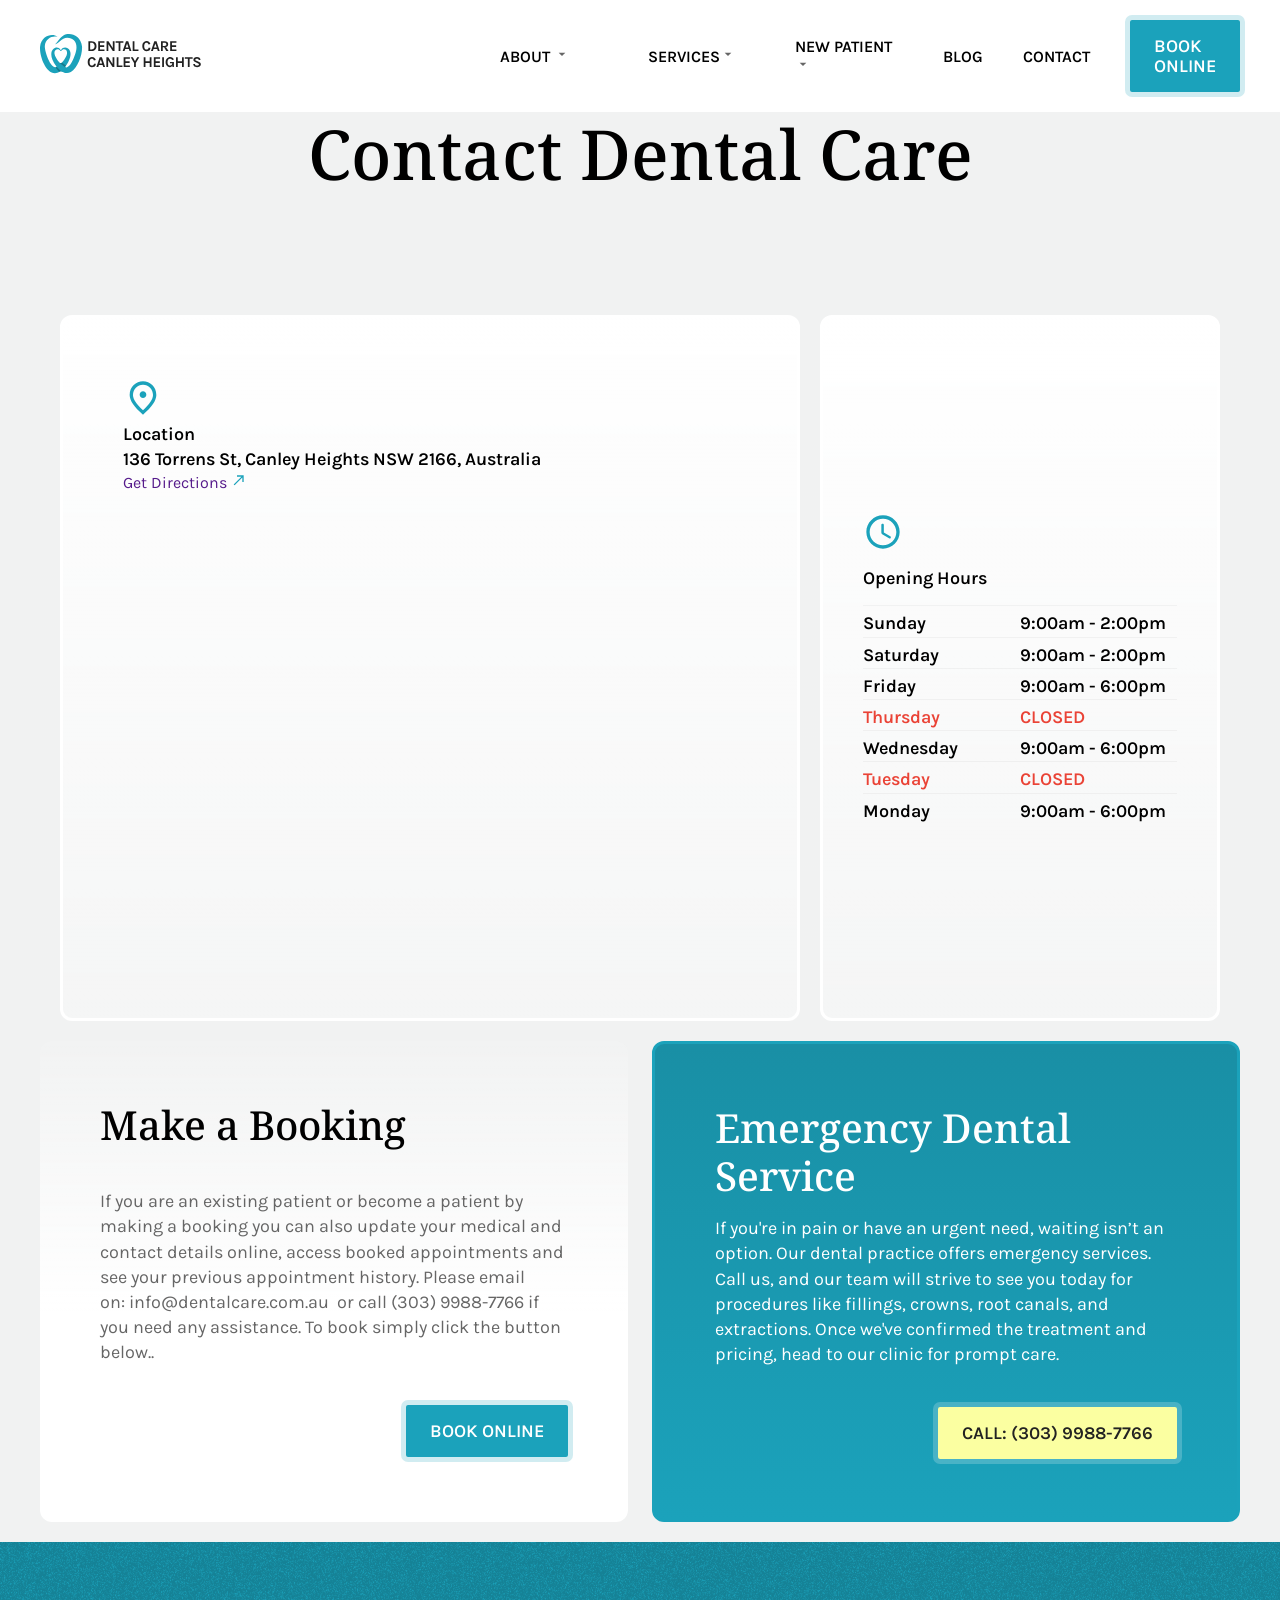
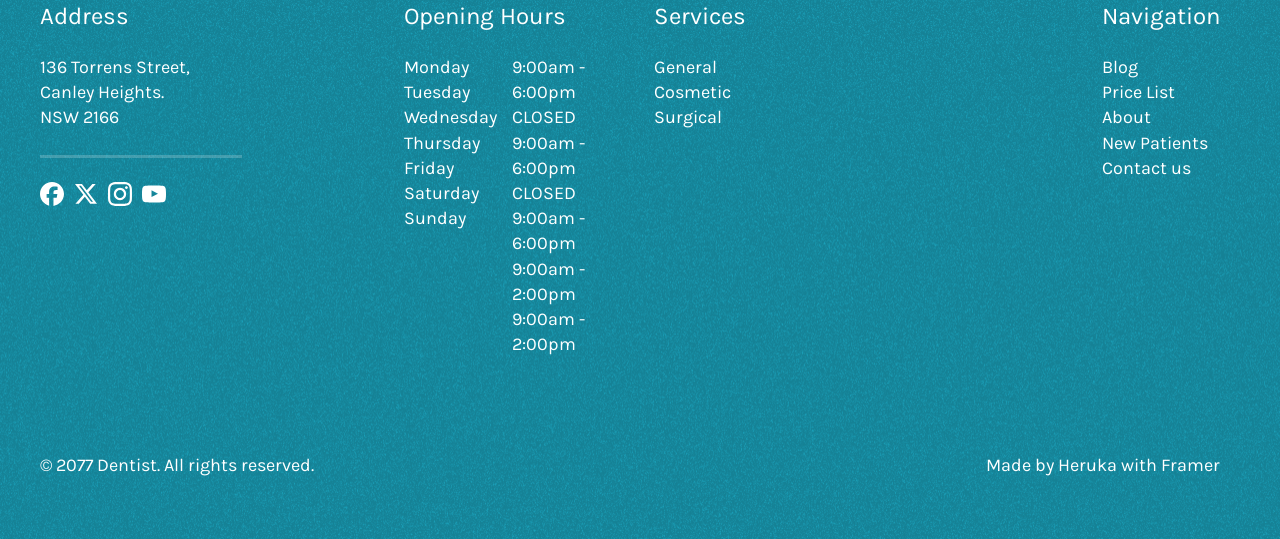
==== pages/contact.html @ 7e4c4559 "Initial commit" ====
<!DOCTYPE html>
<html lang="en">

<head>
    <meta charset="UTF-8">
    <meta name="viewport" content="width=device-width, initial-scale=1.0">
    <title>Document</title>
    <link rel="stylesheet" href="/style/pages/contact.css">
</head>

<body>
<header class="white-sc">
        <div class="heading">
            <div class="left">
                <a href="/">
                    <img src="/logos/header_logo.svg" alt="">
                </a>
            </div>
            <div class="right">
                <div class="dropdown">
                    <a href="/pages/about.html" class="medium bold blc">ABOUT <img src="/logos/header_nav_arrow.svg"
                            alt=""></a>
                    <div class="dropdown-items">
                        <a href="/pages/about-priceguide.html">Priceguide</a>
                        <a href="/pages/about-clinic.html">Clinic</a>
                        <a href="/pages/about-career.html">Career</a>
                    </div>
                </div>
                <div class="dropdown">
                    <a class="medium bold blc" href="/pages/service.html">SERVICES<img src="/logos/header_nav_arrow.svg"
                            alt=""></a>
                    <div class="dropdown-items">
                        <a href="/pages/service-detail.html">Detail</a>
                    </div>
                </div>
                <div class="dropdown">
                    <a class="medium bold blc" href="">NEW PATIENT<img src="/logos/header_nav_arrow.svg" alt=""></a>
                    <div class="dropdown-items">
                        <a href="/pages/questions.html">Questions</a>
                        <a href="/pages/pat-comfort.html">Comfort</a>
                        <a href="/pages/first-apoin.html">Appoinment</a>
                    </div>
                </div>
                <a class="medium bold blc" href="">BLOG</a>
                <a class="medium bold blc" href="/pages/contact.html">CONTACT</a>
                <a class="btn btn2" href="" class="medium bold wht">Book Online</a>

            </div>
            <div class="hamburger" id="line1">
                <label>
                    <input type="radio" name="popup-check" class="popup-check no-width">
                    <div class="line">
                    </div>
                    <div class="line">
                    </div>
                    <div class="line">
                    </div>
                </label>
            </div>
        </div>
    </header>
    <div id="popup">
        <div class="box">
            <label>
                <input type="radio" name="popup-check" class="no-width">
                <a class="svg-canc"><svg xmlns="http://www.w3.org/2000/svg" width="30" height="32" fill="#000000"
                        viewBox="0 0 256 256">
                        <path
                            d="M205.66,194.34a8,8,0,0,1-11.32,11.32L128,139.31,61.66,205.66a8,8,0,0,1-11.32-11.32L116.69,128,50.34,61.66A8,8,0,0,1,61.66,50.34L128,116.69l66.34-66.35a8,8,0,0,1,11.32,11.32L139.31,128Z"
                            class="svg-canc"></path>
                    </svg></a>
            </label>
            <div class="navigation">
                <div class="drop">
                    <a href="/pages/about.html" class="medium bold blc glob">ABOUT</a>
                    <div class="bott">
                        <a href="/pages/about-priceguide.html">Priceguide</a>
                        <a href="/pages/about-clinic.html">Clinic</a>
                        <a href="/pages/about-career.html">Career</a>
                    </div>
                </div>
                <div class="drop">
                    <a class="medium bold blc glob" href="/pages/service.html">SERVICES</a>
                    <a href="/pages/service-detail.html">Detail</a>
                </div>
                <div class="drop">
                    <a class="medium bold blc glob" href="">NEW PATIENT</a>
                    <div class="bott">
                        <a href="/pages/questions.html">Questions</a>
                        <a href="/pages/pat-comfort.html">Comfort</a>
                        <a href="/pages/first-apoin.html">Appoinment</a>
                    </div>
                </div>
                <div class="drop">
                    <a class="medium bold blc glob" href="">BLOG</a>
                </div>
                <div class="drop">
                    <a class="medium bold blc glob" href="/pages/contact.html">CONTACT</a>
                </div>
            </div>
        </div>
    </div>
    <div class="cont-dent padding">
        <div class="cont">
            <div class="box">
                <h1>Contact Dental Care</h1>
            </div>
        </div>
    </div>
    <div class="visit-box">
        <div class="visit-iframe">
            <div class="box1">
                <div class="boxx">
                    <img src="/logos/place.svg" alt="" class="place-img">
                    <p class="bold-pmed">Location</p>
                    <p class="bold-pmed">136 Torrens St, Canley Heights NSW 2166, Australia</p>
                    <a href="" class="get-btn">Get Directions <img src="/logos/slaq.svg" alt=""></a>
                </div>
                <iframe
                    src="https://www.google.com/maps/embed?pb=!1m18!1m12!1m3!1d946.778751799013!2d150.92317525745995!3d-33.88444869768952!2m3!1f0!2f0!3f0!3m2!1i1024!2i768!4f13.1!3m3!1m2!1s0x6b12966e91e05c7b%3A0x8fb119b3535a1fcc!2zMTM2IFRvcnJlbnMgU3QsIENhbmxleSBIZWlnaHRzIE5TVyAyMTY2LCDQkNCy0YHRgtGA0LDQu9C40Y8!5e0!3m2!1sru!2sam!4v1782594985882!5m2!1sru!2sam"
                    width="600" height="450" style="border:0;" allowfullscreen="" loading="lazy"
                    referrerpolicy="strict-origin-when-cross-origin"></iframe>
            </div>
            <div class="box2">
                <img src="/logos/time.svg" alt="" class="place-img">
                <p class="bold-pmed">Opening Hours</p>
                <div class="gap">
                    <div class="days">
                        <p class="bold-pmed">Monday</p>
                        <p class="bold-pmed">9:00am - 6:00pm</p>
                    </div>
                    <div class="days">
                        <p class="bold-pmed"><span class="red">Tuesday</span></p>
                        <p class="bold-pmed"><span class="red">CLOSED</span></p>
                    </div>
                    <div class="days">
                        <p class="bold-pmed">Wednesday</p>
                        <p class="bold-pmed">9:00am - 6:00pm</p>
                    </div>
                    <div class="days">
                        <p class="bold-pmed"><span class="red">Thursday</span></p>
                        <p class="bold-pmed"><span class="red">CLOSED</span></p>
                    </div>
                    <div class="days">
                        <p class="bold-pmed">Friday</p>
                        <p class="bold-pmed">9:00am - 6:00pm</p>
                    </div>
                    <div class="days">
                        <p class="bold-pmed">Saturday</p>
                        <p class="bold-pmed">9:00am - 2:00pm</p>
                    </div>
                    <div class="days">
                        <p class="bold-pmed">Sunday</p>
                        <p class="bold-pmed">9:00am - 2:00pm</p>
                    </div>
                </div>
            </div>
        </div>
    </div>
    <div class="booking">
        <div class="pay-sct">
            <div class="l right">
                <h2>Make a Booking</h2>
                <p class="text"> If you are an existing patient or become a patient by making a booking you can also
                    update your medical and contact details online, access booked appointments and see your previous
                    appointment history. Please email on: info@dentalcare.com.au  or call (303) 9988-7766 if you need
                    any assistance. To book simply click the button below..</p>
                <div class="box">
                    <a href="" class="btn btn2">Book Online</a>
                </div>
            </div>
            <div class="l left">

                <div class="bottom">

                    <h2>Emergency Dental Service</h2>
                    <p class="text wht">If you're in pain or have an urgent need, waiting isn’t an option. Our dental
                        practice offers emergency services. Call us, and our team will strive to see you today for
                        procedures like fillings, crowns, root canals, and extractions. Once we've confirmed the
                        treatment and pricing, head to our clinic for prompt care. </p>
                </div>
                <div class="box">
                    <a href="" class="btn btn3">Call: (303) 9988-7766</a>
                </div>
            </div>
        </div>
    </div>
      <footer>
        <div class="footer">
            <div class="top">
                <div class="left">
                    <div class="adres col-flex wht">
                        <p class="text-med wht">Address</p>
                        <div class="txt">
                            <p class="text wht">136 Torrens Street, </p>
                            <p class="text wht">Canley Heights.</p>
                            <p class="text wht">NSW 2166</p>
                        </div>
                        <div class="linee">

                        </div>
                        <div class="log">
                            <span><img src="/logos/facebook.svg" alt=""></span>
                            <span><img src="/logos/twitter.svg" alt=""></span>
                            <span><img src="/logos/instagram.svg" alt=""></span>
                            <span><img src="/logos/youtube.svg" alt=""></span>
                        </div>
                    </div>
                    <div class="open">
                        <p class="text-med wht">Opening Hours</p>
                        <div class="box">
                            <div class="lft">
                                <p class="text wht">Monday</p>
                                <p class="text wht">Tuesday</p>
                                <p class="text wht">Wednesday</p>
                                <p class="text wht">Thursday</p>
                                <p class="text wht">Friday</p>
                                <p class="text wht">Saturday</p>
                                <p class="text wht">Sunday</p>
                            </div>
                            <div class="lft">
                                <p class="text wht">9:00am - 6:00pm</p>
                                <p class="text wht">CLOSED</p>
                                <p class="text wht">9:00am - 6:00pm</p>
                                <p class="text wht">CLOSED</p>
                                <p class="text wht">9:00am - 6:00pm</p>
                                <p class="text wht">9:00am - 2:00pm</p>
                                <p class="text wht">9:00am - 2:00pm</p>
                            </div>
                        </div>
                    </div>
                </div>
                <div class="rightt">
                    <div class="services col-flex wht">
                        <p class="text-med wht">Services</p>
                        <div class="txt">
                            <p class="text wht">General</p>
                            <p class="text wht">Cosmetic</p>
                            <p class="text wht">Surgical</p>
                        </div>
                    </div>
                    <div class="nav col-flex wht">
                        <p class="text-med">Navigation</p>
                        <div class="txt">
                            <p class="text wht">Blog</p>
                            <p class="text wht">Price List</p>
                            <p class="text wht">About</p>
                            <p class="text wht">New Patients</p>
                            <p class="text wht">Contact us</p>
                        </div>
                    </div>
                </div>
            </div>
            <div class="bottom">
                <p class="text wht">© 2077 Dentist. All rights reserved.</p>
                <p class="text wht">Made by Heruka with Framer</p>
            </div>
        </div>
    </footer>
</body>

</html>
---- style/pages/contact.css ----
@import url(/style/main.css);

.cont {
    max-width: 1200px;
    margin: 0 auto;
}

h1 {
    text-align: center;
}

.border-wht {
    border: 5px solid white;

}

.visit-box {
    padding: 0 20px;
}

.visit-iframe .box1 {
    border: 3px solid white;
    background: linear-gradient(180deg, #FFFFFF 0%, rgba(255, 255, 255, 0.3) 100%)  !important;
    border-radius: 12px;
}
.booking{
    margin: 20px;
    padding: 0 20px;
}
.visit-iframe .box2 {
    border: 3px solid white;
    background: linear-gradient(180deg, #FFFFFF 0%, rgba(255, 255, 255, 0.3) 100%) !important;
    border-radius: 12px;
}

.cont {
    display: flex;
    flex-direction: column;
}

.l {
    padding: 60px;
    gap: 40px;
    width: 50%;

    border-radius: 12px;
    display: flex;
    flex-direction: column;
    gap: 40px;
}

.pay-sct {
    max-width: 1200px;
    margin: 0 auto;
    display: flex;
    gap: 24px;
}

.pay-sct .left {
    background: linear-gradient(180deg, #198FA5 0%, #1BA2BB 100%);
    border: 3px solid #1BA2BB;
    color: white;
    position: relative;
}

.pay-sct .l .box {
    display: flex;
    justify-content: end;
}

.pay-sct .left .bottom {
    display: flex;
    flex-direction: column;
    gap: 16px;
}

.pay-sct .left img {
    width: 35px;
}

.pay-sct .right {
    background: linear-gradient(180deg, rgba(255, 255, 255, 0.09) 0%, #FFFFFF 56.14%);
}

body {
    background-color: var(--light-gray);
}
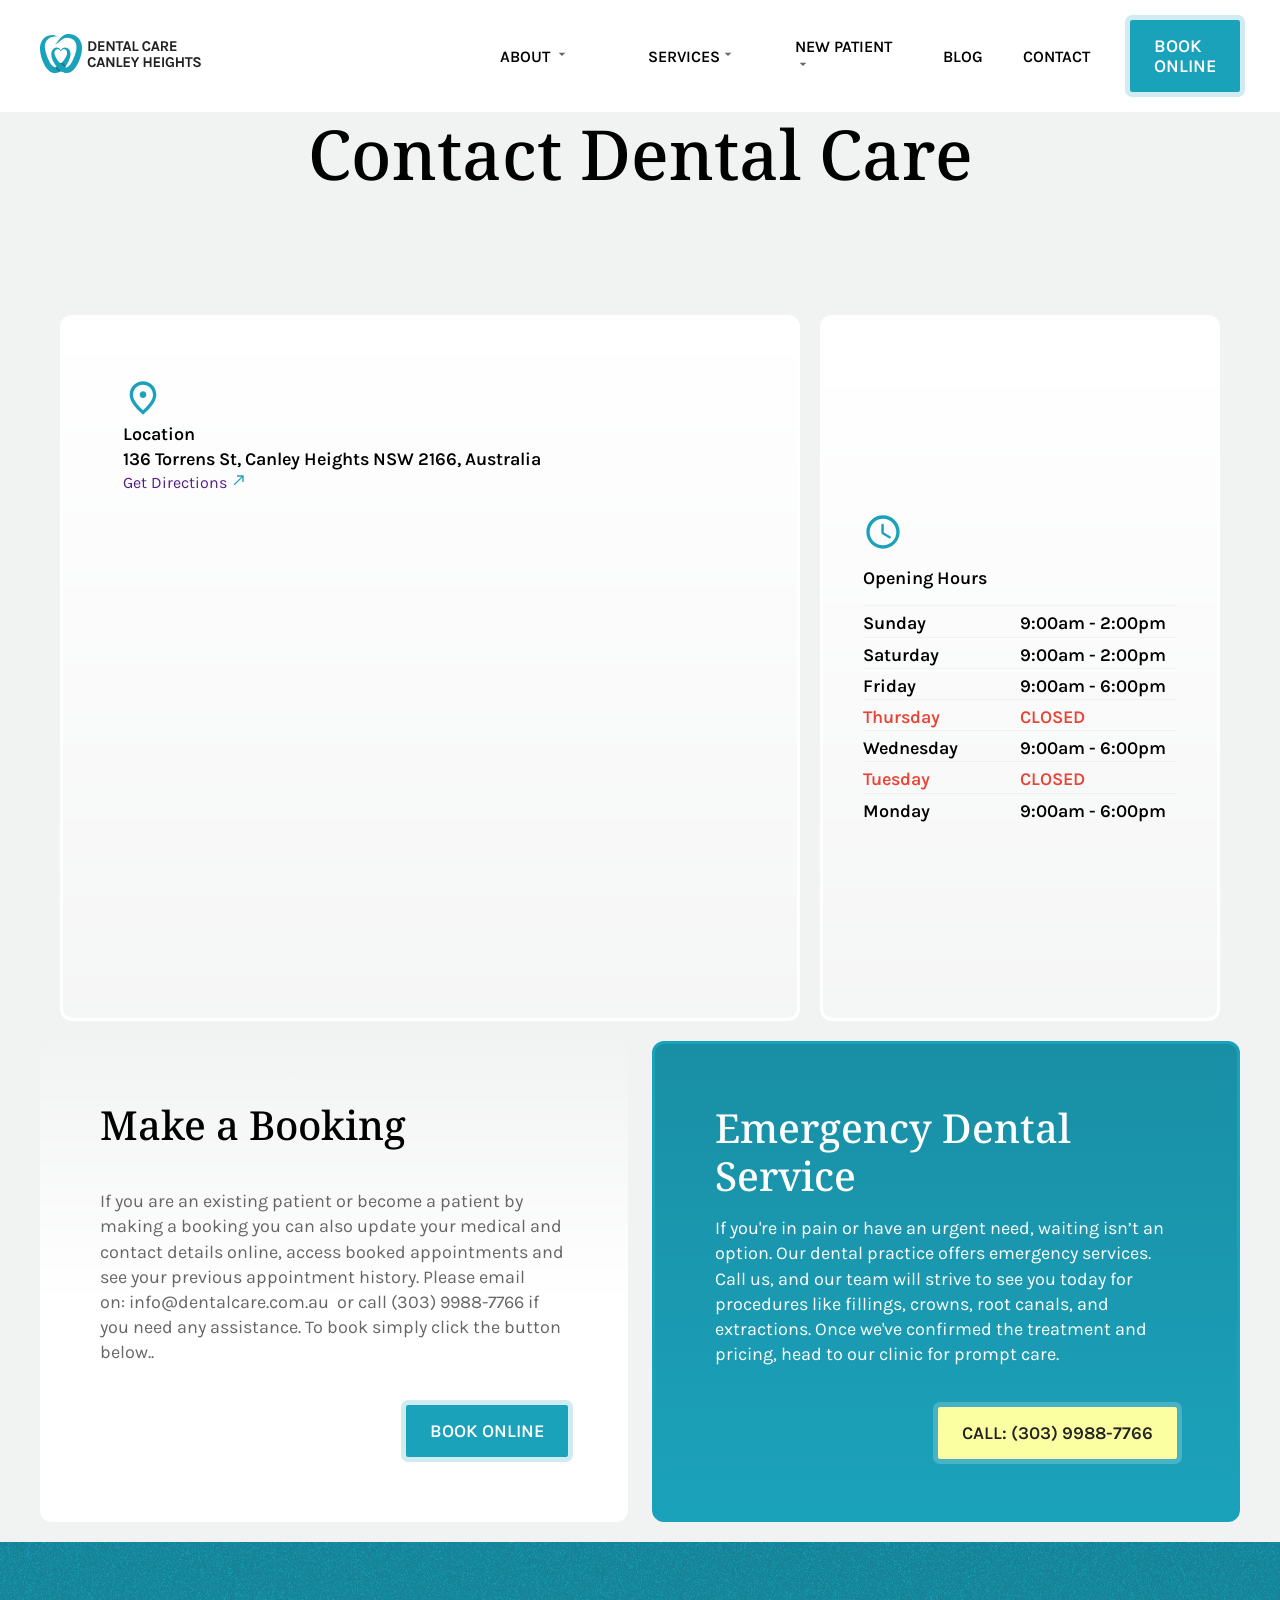
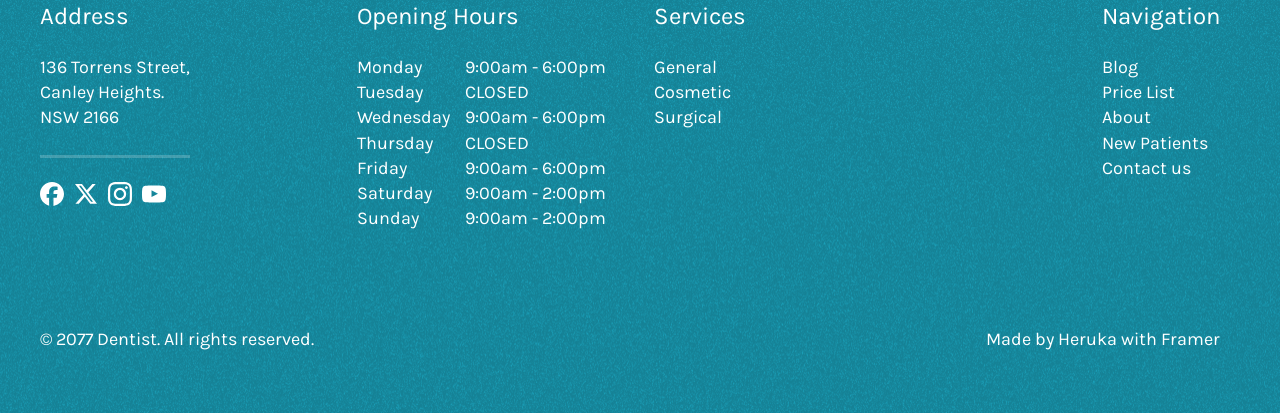
==== commit 93967f93: "first commit" ====
--- a/pages/contact.html
+++ b/pages/contact.html
@@ -6,6 +6,7 @@
     <meta name="viewport" content="width=device-width, initial-scale=1.0">
     <title>Document</title>
     <link rel="stylesheet" href="/style/pages/contact.css">
+    
 </head>
 
 <body>
--- a/style/pages/contact.css
+++ b/style/pages/contact.css
@@ -17,7 +17,11 @@
 .visit-box {
     padding: 0 20px;
 }
-
+@media (max-width:480px) {
+    .booking{
+        padding: 0 !important;
+    }
+}
 .visit-iframe .box1 {
     border: 3px solid white;
     background: linear-gradient(180deg, #FFFFFF 0%, rgba(255, 255, 255, 0.3) 100%)  !important;
